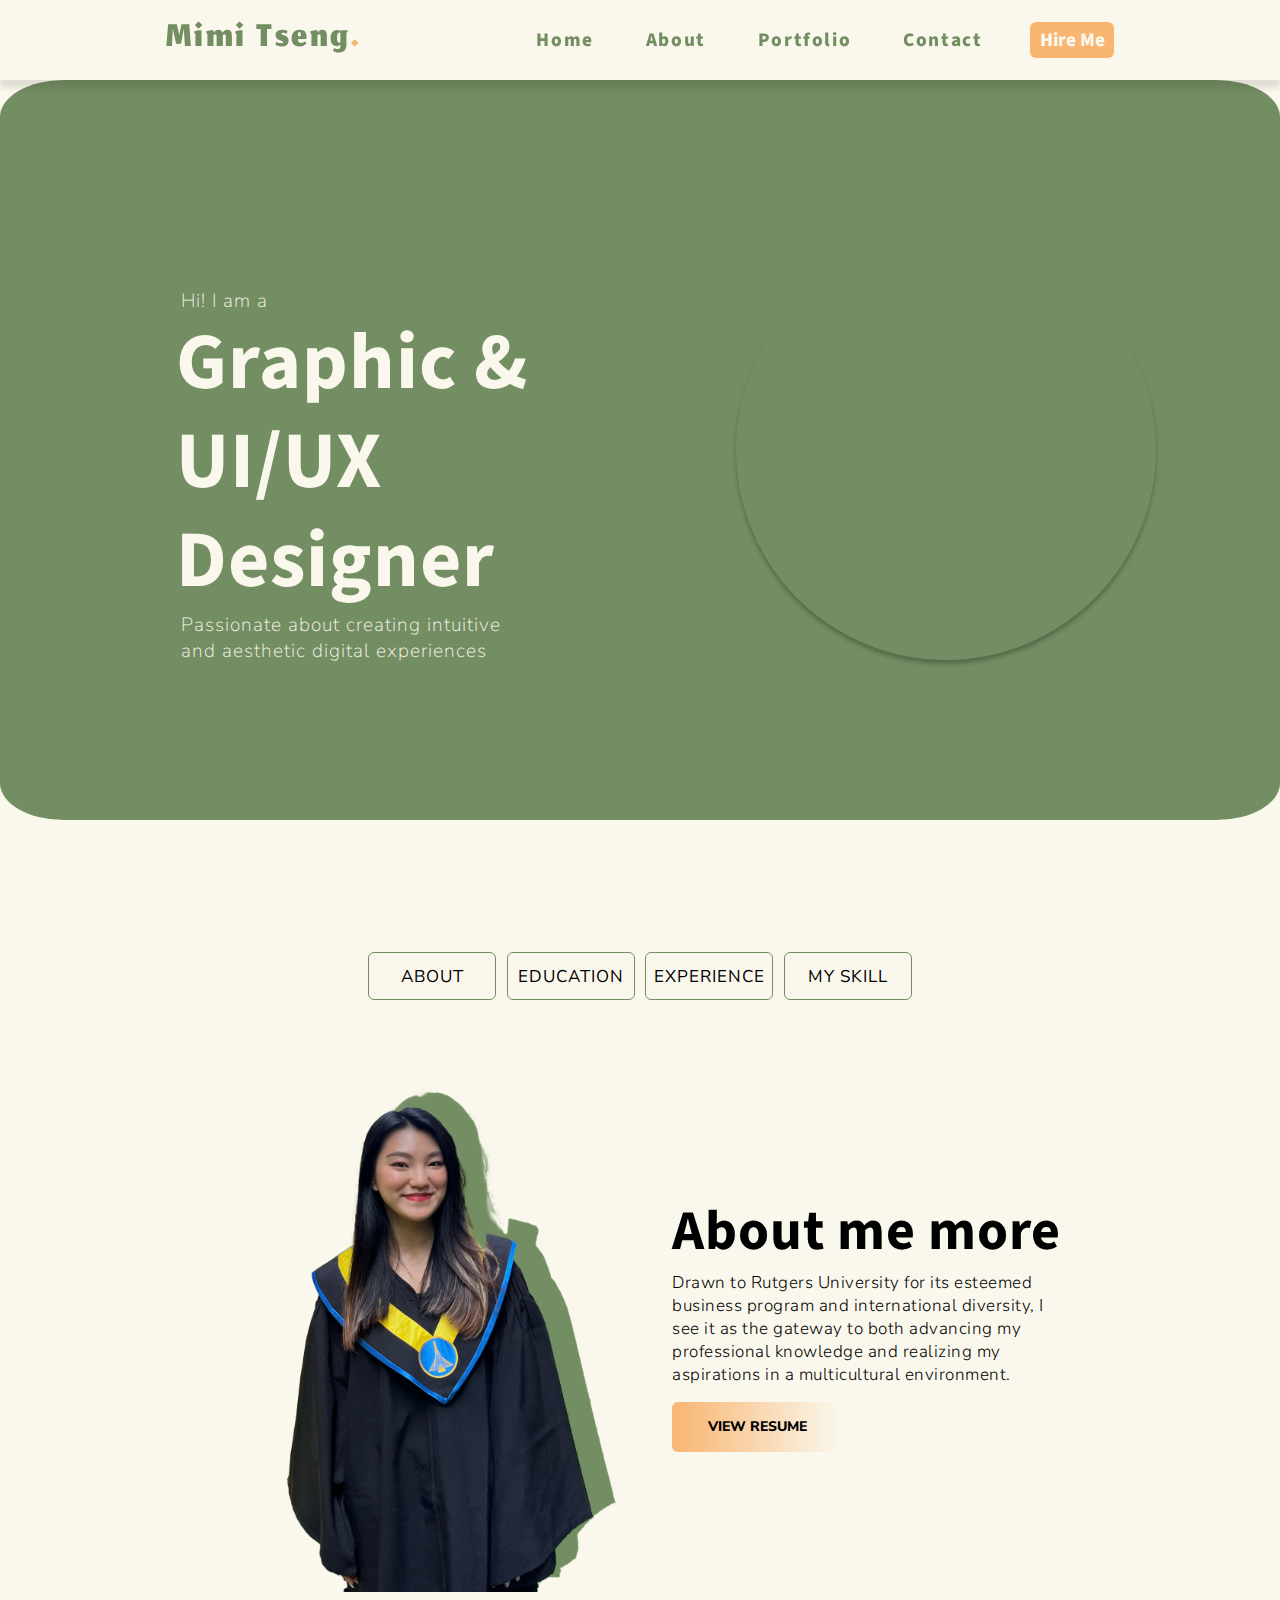
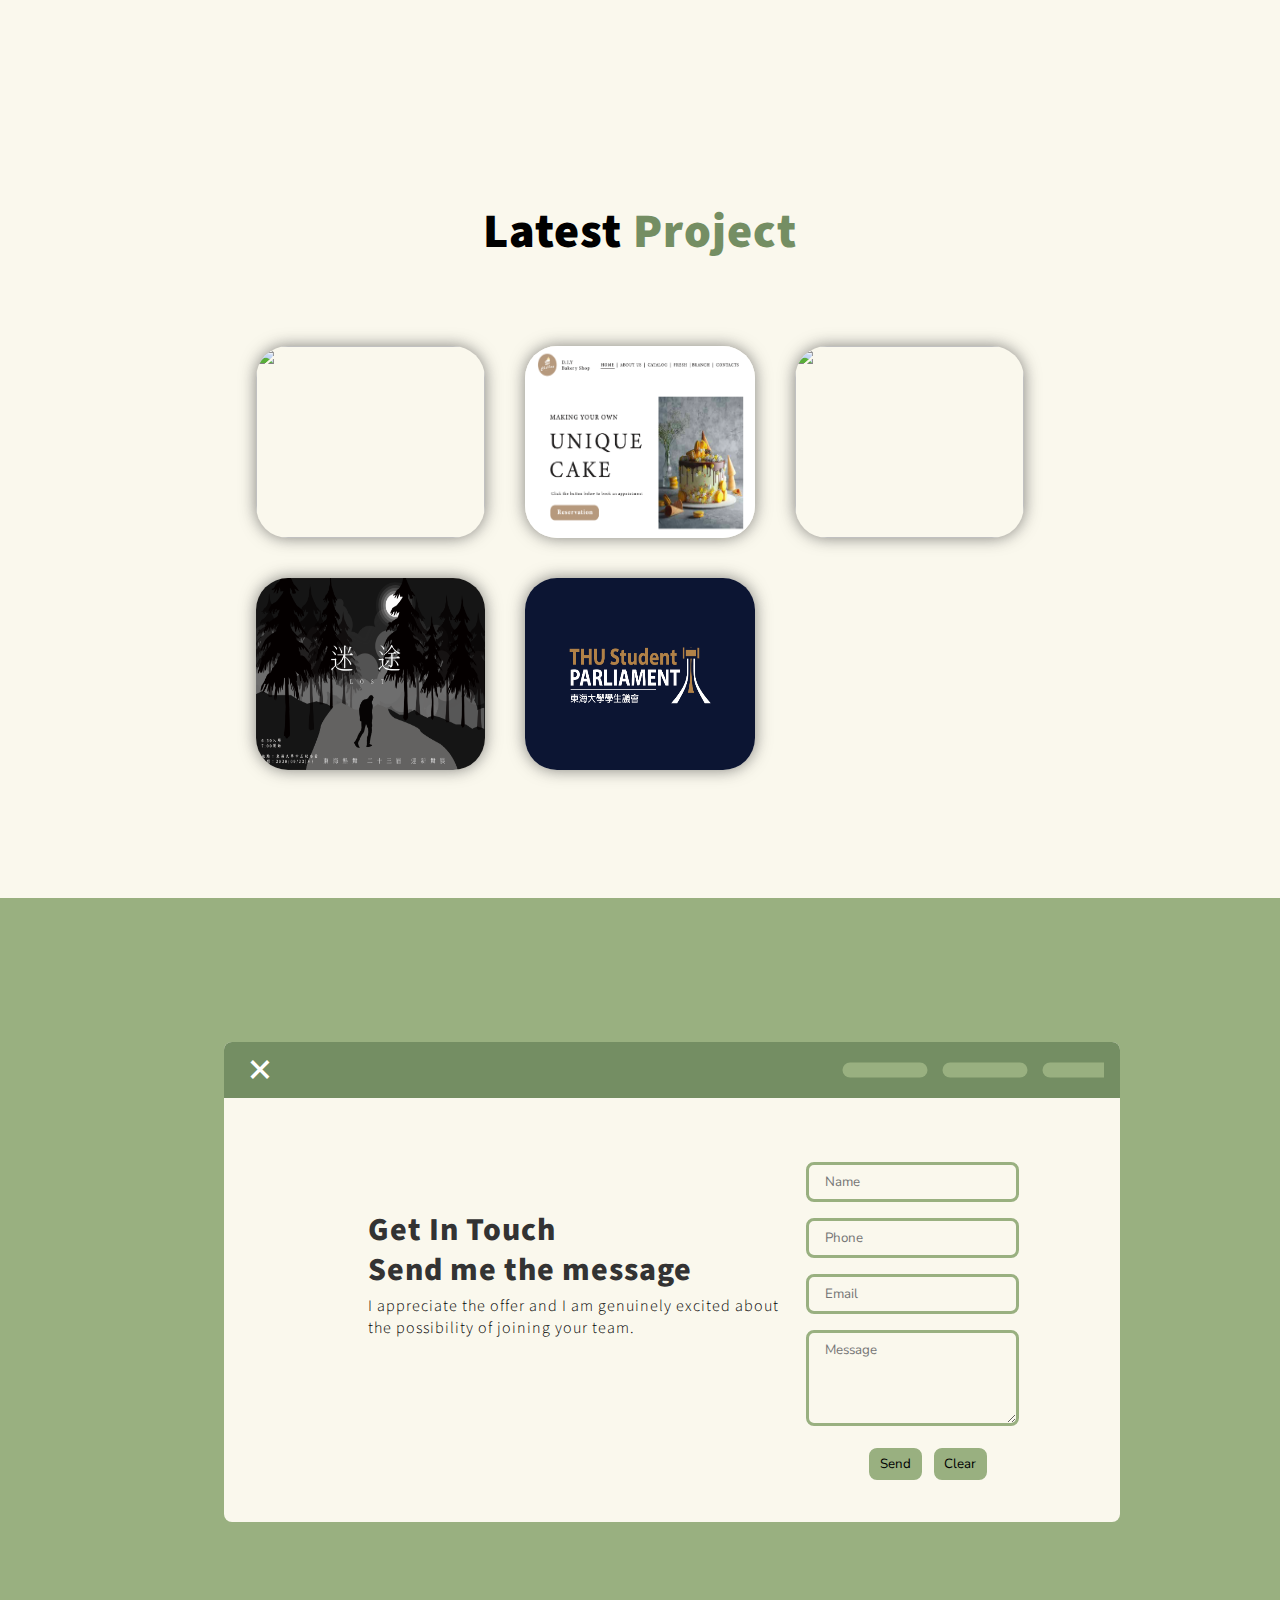
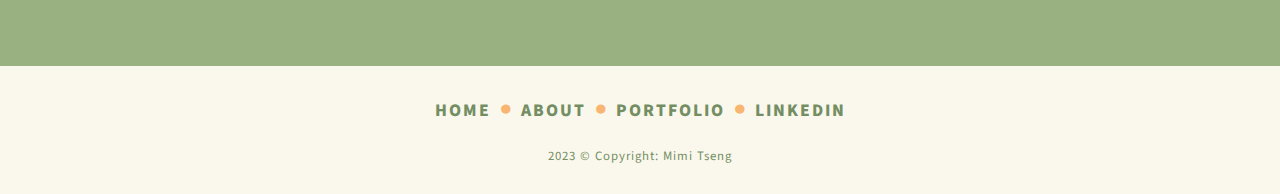
==== index.html @ 651d9305 "Update index.html" ====
<!DOCTYPE html>
<html lang="en">
<head>
    <meta charset="UTF-8" />
    <meta http-equiv="X-UA-Compatible" content="IE=edge">
    <meta name="viewport" content="width=device-width,initial-scale=1.0">
    <title>Mimi Tseng Portfolio</title>
    <style>@import url(css/portfolio.css);</style>
    <link href='https://unpkg.com/boxicons@2.1.4/css/boxicons.min.css' rel='stylesheet'>
</head>
<body>

    <!--Header Start-->
    <header>
        <a href="#" class="logo" >Mimi Tseng<span>.</span></a>
        <nav>
            <a href="#">Home</a>
            <a href="#about">About</a>
            <a href="#portfolio">Portfolio</a>
            <a href="#contact">Contact</a> 
        </nav>
       <a class="btn" href="mailto:mimitseng1201@gmail.com"><button type="home_btn">Hire Me</button></a>
    </header>
    <!--Header End-->

    <!--Home Start-->
    <section class="home">
        <div class="title">
            <p>Hi! I am a </p>
            <h1>Graphic & <br>UI/UX Designer</h1>
            <p>Passionate about creating intuitive and aesthetic digital experiences</p>
        </div>
        <div class="pic">
             <img alt="Profile Photo" src="Image/me.JPG">
        </div>
    </section>
    <!--Home End-->

    <!--About Start-->
    <section class="about" id="about">
        <div class="btn_container">
            <button onclick="showDiv('a')" class="about_btn" id="btn1">About</button>
            <button onclick="showDiv('b')" class="about_btn" id="btn2">Education</button>
            <button onclick="showDiv('c')" class="about_btn" id="btn3">Experience</button>
            <button onclick="showDiv('d')" class="about_btn" id="btn4">My Skill</button>
        </div>
        <div class="About_container">
            <!-----------------About------------------------> 
            <div class="content_container_flex" id="a">
                <div class="about_container_left">
                    <img alt="Self Picture" src="Image/IMG_58152.png">
                </div>
                <div class="about_container_right">
                    <h2>About me more</h2>
                    <p>Drawn to Rutgers University for its esteemed business 
                    program and international diversity, I see it as the 
                    gateway to both advancing my professional knowledge 
                    and realizing my aspirations in a multicultural
                    environment.</p>
                    <div class="button_cont" style="align-self:center;"><a class="example_f" href="file/Resume.pdf" download="MimiTseng_Reseme" target="_blank" rel="nofollow"><span>View Resume</a></div>
                </div>

            </div>
            <!-----------------Education------------------------>
            <div class="content_container_flex" id="b">
                <div class="education_container" >
                    <div class="uni_logo"><img alt="Rutgers_logo" src="Image/Rutgers_logo.png"></div>
                    <div class="education_school">
                        <h3>Rutgers Business School</h3>
                        <p>Bachelor of Science Management Information System and
                        Supply Chain Management Concentration
                        <br>
                        <br>GPA: 3.767
                        <br>Honor: Dean List</p>
                    </div>
                    <div class="education_year" id="ru">
                        <p>Sep 2021 - May2024 &nbsp; &nbsp;NJ, USA</p>
                    </div>

                </div>
                <div class="line"></div>
                <div class="education_container">
                    <div class="uni_logo"><img alt="Tunghai_logo" src="Image/Tunghai_logo.png"></div>
                    <div class="education_school">
                        <h3>Tunghai University</h3>
                        <p>Bachelor of Science Information Management
                        <br>
                        <br>
                        <br>
                        <br>GPA: 3.6 </p>
                    </div>
                    <div class="education_year" id="thu">
                        <p>Sep 2019 - June 2021&nbsp; &nbsp;Taichung, Taiwan</p>
                    </div>
                </div>
            </div>
            <!-----------------Experience------------------------>
            <div class="content_container_flex" id="c">
                <div class="experience_name" id="exp1">
                    <div class="work_title">
                        <h3>Art Chair/News Member</h3>
                        <p>May2020-May2021</p>
                    </div>
                    <div class="work_title">
                        <h3>Video Editor</h3>
                        <p>March2020-May2021</p>
                    </div>
                    <div class="work_title">
                        <h3>Treasurer</h3>
                        <p>May2023-Present</p>
                    </div>
                </div>
                <div class="experience_name" id="exp2">
                    <div class="work_title">
                        <svg viewBox="0 0 110 570">
                            <circle cx="55" cy="55" r="50" class="dashed"/>
                            <circle cx="55" cy="55" r="35" stroke="transparent" stroke-width="2" fill="#F9B572"/>
                            <line x1="55" y1="110" x2="55" y2="700" class="dashed"></line>
                        </svg>
                    </div>
                    <div class="work_title">
                        <svg viewBox="0 0 110 570">
                            <circle cx="55" cy="55" r="50" class="dashed"/>
                            <circle cx="55" cy="55" r="35" stroke="transparent" stroke-width="2" fill="#F9B572"/>
                            <line x1="55" y1="110" x2="55" y2="700" class="dashed"></line>
                        </svg>
                    </div>
                    <div class="work_title">
                        <svg viewBox="0 0 110 570">
                            <circle cx="55" cy="55" r="50" class="dashed"/>
                            <circle cx="55" cy="55" r="35" stroke="transparent" stroke-width="2" fill="#F9B572"/>
                            <line x1="55" y1="110" x2="55" y2="700" class="dashed"></line>
                        </svg>
                    </div>
                </div>
                <div class="experience_name" id="exp3">
                    <div class="work_title">
                        <h3>Inroduction</h3>
                        <p>• Managed two days of Orientation for Freshmen to participate and was responsible for making all necessary props
                        <br/>• Designed stage background and entrance tickets for a Christmas party launched by seven departments from the business school
                        <br/>• Headed design position in department of news, including design posters, name cards
                        <br/>• Set up and tested audio equipment
                        </p>
                    </div>
                    <div class="work_title">
                        <h3>Inroduction</h3>
                        <p>Make a promotional video for a school event: 
                        <br/>• Responsible for video editing, making the video more lively by adding sound effects, animations, and font changes
                        <br/>• Edited videos with Adobe Premiere to disseminate business school activities
                        </p>
                    </div>
                    <div class="work_title">
                        <h3>Inroduction</h3>
                        <p>• Supervise accurate and detailed financial records of all monetary transactions for 3+ activities
                        <br/>• Act as primary contact with two financial institutions, Rutgers and TECO where association holds accounts
                        </p>
                    </div>
                </div>
            </div>
            <!-----------------My Skill------------------------>
            <div class="content_container_flex" id="d">
                <div style="display: grid;">
                    <h4>My Skill</h4>
                    <div class="skill_container">
                        <h5>HTML</h5>
                        <div class="progress-bar"><span style="--width: 85"></span></div>
                    </div>
                    <div class="skill_container">
                        <h5>CSS</h5>
                        <div class="progress-bar"><span style="--width: 80"></span></div>
                    </div>
                    <div class="skill_container">
                        <h5>SQL</h5>
                        <div class="progress-bar"><span style="--width: 65"></span></div>
                    </div>
                    <div class="skill_container">
                        <h5>Microsoft Office</h5>
                        <div class="progress-bar"><span style="--width: 85"></span></div>
                    </div>
                    <div class="skill_container">
                        <h5>Python</h5>
                        <div class="progress-bar"><span style="--width: 55"></span></div>
                    </div>
                    <div class="skill_container">
                        <h5>Adobe illustrator/Photoshop/Premier</h5>
                        <div class="progress-bar"><span style="--width: 80"></span></div>
                    </div>
                    <div class="skill_container">
                        <h5>Graphic</h5>
                        <div class="progress-bar"><span style="--width: 90"></span></div>
                    </div>
                </div>
            </div>
        </div>
        <script>
         // Function to hide all divs except the one with id 'a'
        function hideAllDivsExceptA() {
        var divs = document.querySelectorAll('.content_container_flex');
        divs.forEach(function (div) {
            if (div.id !== 'a') {
                div.style.display = 'none';
            } else {
                div.style.display = 'inline-flex';
            }
        });
        }

        // Hide all divs except 'a' when the page is loaded
        document.addEventListener("DOMContentLoaded", function () {
        hideAllDivsExceptA();
         });

        function showDiv(divId) {
          // Hide all divs
          hideAllDivs();
    
          var selectedDiv = document.getElementById(divId);
          if (selectedDiv) {
          selectedDiv.style.display = "inline-flex";
         } else if (selectedDiv = document.getElementById(b)){
            div.style.display = 'inline-block';
         }
            // Explicitly set the display property of 'b' to "inline-block"
          
        }
    
        function hideAllDivs() {
          // Get all div elements and hide them
          var divs = document.querySelectorAll('.content_container_flex');
          divs.forEach(function(div) {
            div.style.display = 'none';
          });
        }
        </script>  
    </section>
    <!--About End-->

    <!--Portfolio Start-->
    <section class="portfolio" id="portfolio">
        <h2>Latest <span>Project</span></h2>

        <div class="portfolio-container">

            <div class="portfolio-box">
                <img src="Image/TechRetail.png">
                <div class="portfolio-layer">
                    <h4>Web Design</h4>
                    <p>Create a website for a technology retail company.</p>
                    <a href="Tech Retail/homepage.htm" target="_blank"><i class='bx bx-link-external'></i></a>
                </div>
            </div>

            <div class="portfolio-box">
                <img src="Image/Bakery.png">
                <div class="portfolio-layer">
                    <h4>Web Design</h4>
                    <p>Create a user interface design for a bakery shop's website.</p>
                    <a href="Bakery.html"><i class='bx bx-link-external'></i></a>
                </div>
            </div>

            <div class="portfolio-box">
                <img src="Image/thdcbook.png">
                <div class="portfolio-layer">
                    <h4>Graphic Design</h4>
                    <p>Design a playbill program for THU Dancing Club</p>
                    <a href="#"><i class='bx bx-link-external'></i></a>
                </div>
            </div>

            <div class="portfolio-box">
                <img src="Image/Thdc.png">
                <div class="portfolio-layer">
                    <h4>Poster Design</h4>
                    <p>Design a poster for THU Dancing Club</p>
                    <a href="#"><i class='bx bx-link-external'></i></a>
                </div>
            </div>

            <div class="portfolio-box">
                <img src="Image/parliament logo.png">
                <div class="portfolio-layer">
                    <h4>Logo Design</h4>
                    <p>Design a new logo for THU Parliament</p>
                    <a href="#"><i class='bx bx-link-external'></i></a>
                </div>
            </div>

        </div>

    </section>
    <!--Project End-->

    <!--Contact Start-->
    <section class="contact" id="contact">
        <div class="contact-container">
            <div class="contact-bar">
                <i class='bx bx-x' style='color:#ffffff;font-size: 2.5rem;' ></i>
                <svg height="2.5em" width="100%">
                    <line x1="570" y1="20" x2="640" y2="20"></line>
                    <line x1="670" y1="20" x2="740" y2="20"></line>
                    <line x1="770" y1="20" x2="870" y2="20"></line>
                </svg>
            </div>
            <div class="contact-info-container">
                <div class="contact-info" id="contact-left">
                    <h2>Get In Touch</h2>
                    <h2>Send me the message</h2>
                    <p>I appreciate the offer and I am genuinely excited about
                    <br/>the possibility of joining your team.</p>
                </div>
                <div class="contact-info" id="contact-right">
                    <form action="mailto:mimitseng1201@gmail.com" method="post">
                            <input type="text" name="name" placeholder="Name" title="Enter your Name" required>
                            <input type="tel" name="phone" placeholder="Phone" title="Enter your Phone Number" required>
                            <input type="email" name="email" placeholder="Email" title="Enter your Email" required>
                            <textarea type="text" name="message" placeholder="Message" title="Enter Message" required></textarea>
                            <input type="submit" name ="submit" value="Send" class="sendButton" id="send"> &nbsp; <input type="reset" name="reset" value="Clear" class="sendButton" id="clear">
                    </form>
                </div>
            </div>
        </div>
    </section>
    <!--Contact End-->

    <!--Footer Start-->
    <footer class="footer">
        <div class="footer-container">
            <a href="#">HOME</a><span>&#8226;</span><a href="#about">ABOUT</a><span>&#8226;</span><a href="#portfolio">PORTFOLIO</a><span>&#8226;</span><a href="https://www.linkedin.com/in/iamyuchun/">LINKEDIN</a> 
            <br/><br/><p>2023 &copy; Copyright: Mimi Tseng</p>
        </div>
    </footer>
    <!--Footer End-->

</body>
</html>
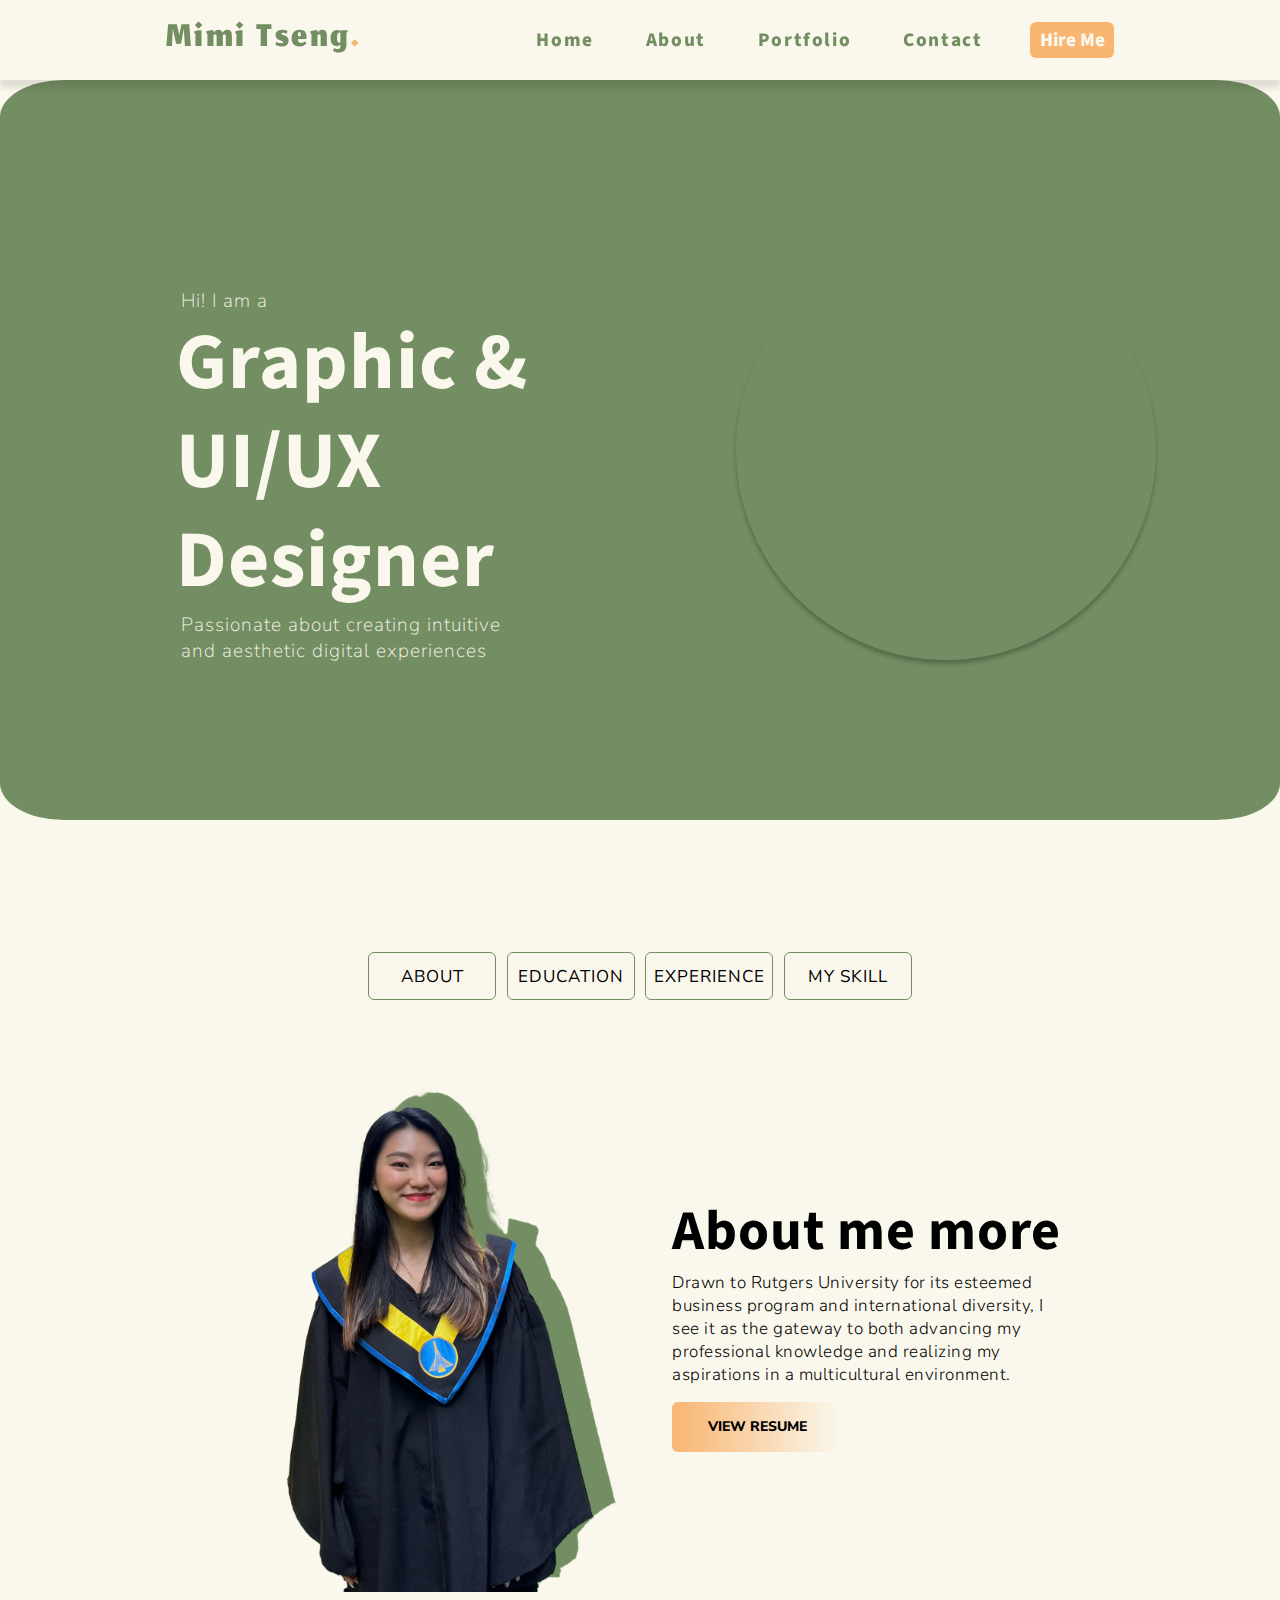
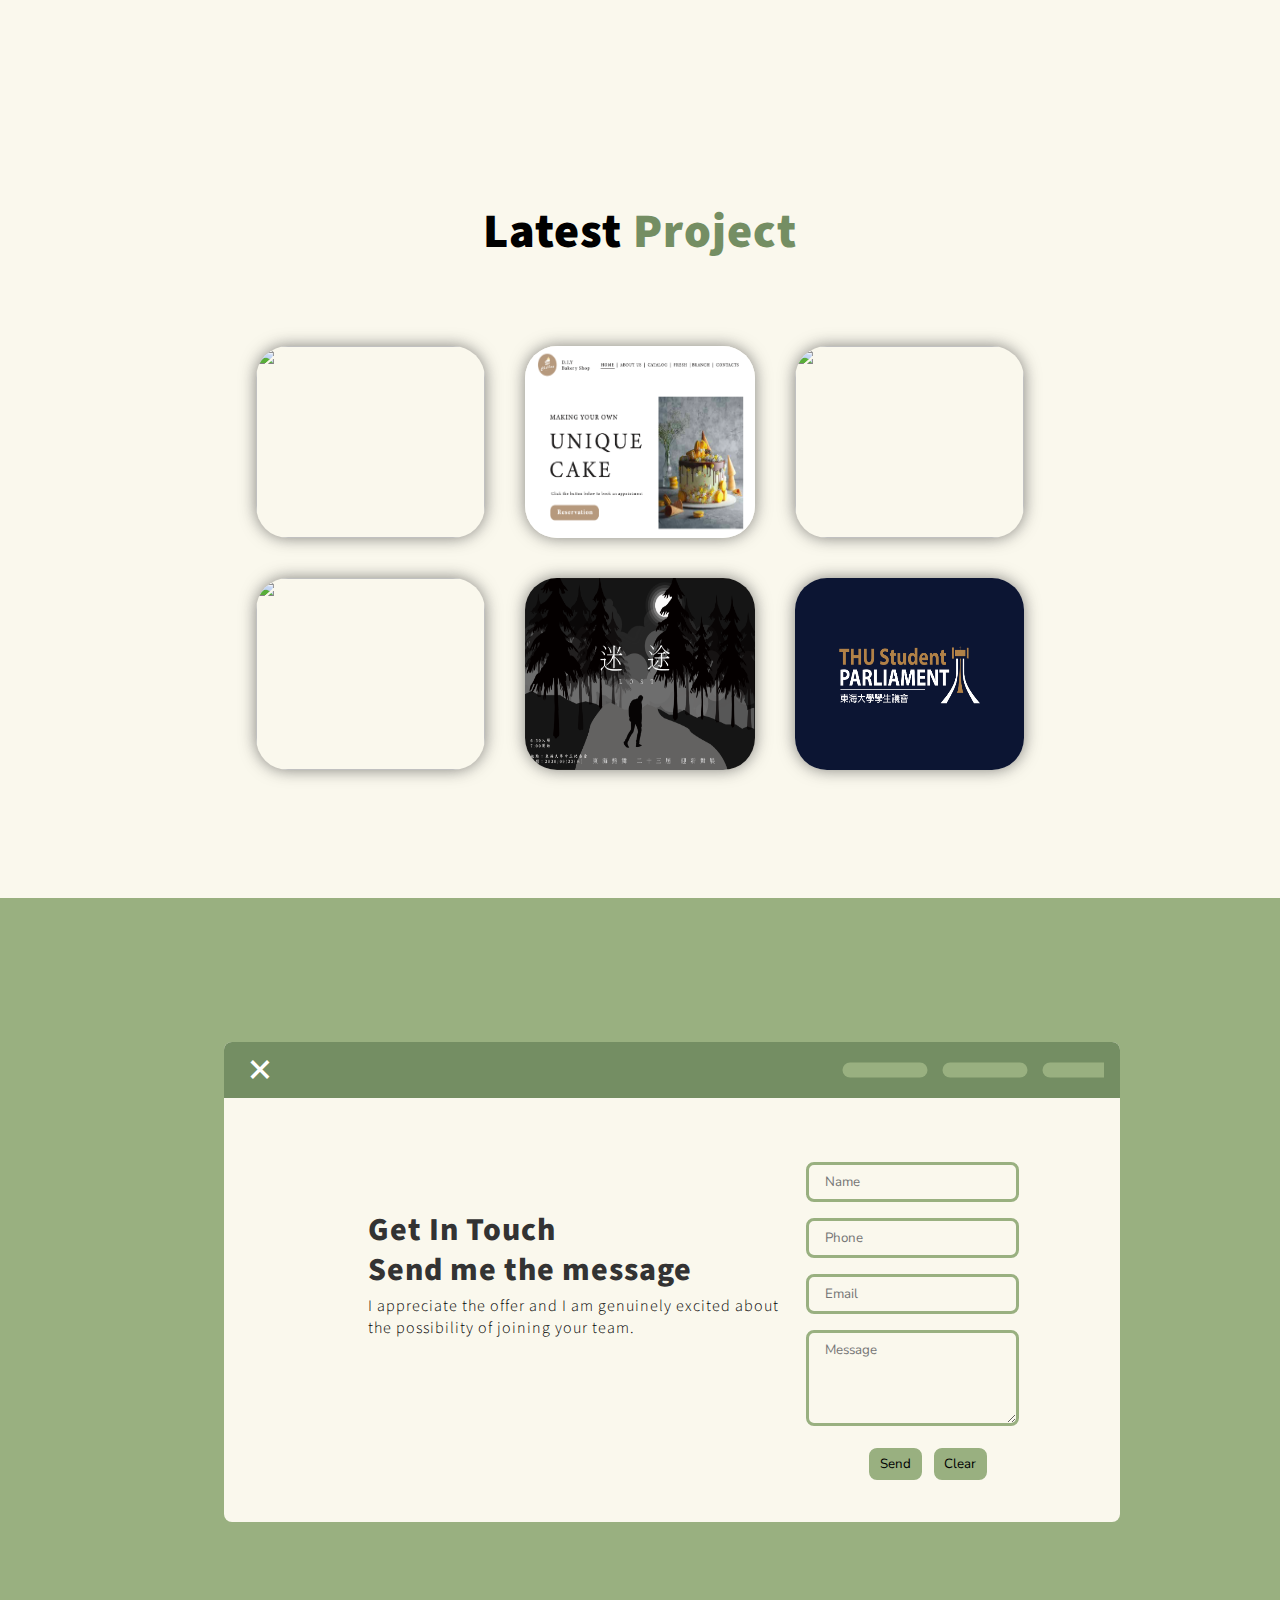
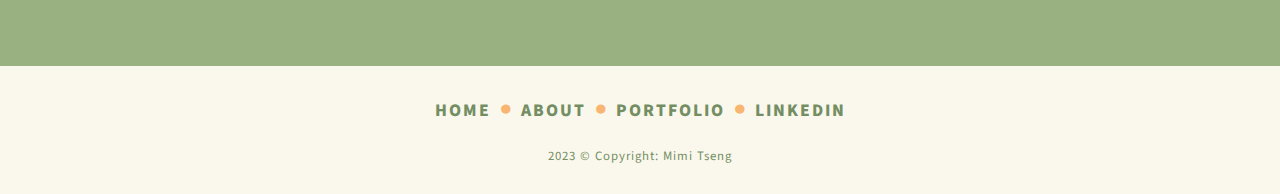
==== commit 99f195c3: "Update index.html" ====
--- a/index.html
+++ b/index.html
@@ -19,7 +19,7 @@
             <a href="#portfolio">Portfolio</a>
             <a href="#contact">Contact</a> 
         </nav>
-       <a class="btn" href="mailto:mimitseng1201@gmail.com"><button type="home_btn">Hire Me</button></a>
+       <a class="btn" href="mailto:mimitseng1201@gmail.com" target="_blank"><button type="home_btn">Hire Me</button></a>
     </header>
     <!--Header End-->
 
@@ -57,7 +57,7 @@
                     gateway to both advancing my professional knowledge 
                     and realizing my aspirations in a multicultural
                     environment.</p>
-                    <div class="button_cont" style="align-self:center;"><a class="example_f" href="file/Resume.pdf" download="MimiTseng_Reseme" target="_blank" rel="nofollow"><span>View Resume</a></div>
+                    <div class="button_cont" style="align-self:center;"><a class="example_f" href="file/YUCHUN TSENG - RESUME.pdf" download="MimiTseng_Reseme" target="_blank" rel="nofollow"><span>View Resume</a></div>
                 </div>
 
             </div>
@@ -188,6 +188,10 @@
                     <div class="skill_container">
                         <h5>Graphic</h5>
                         <div class="progress-bar"><span style="--width: 90"></span></div>
+                    </div>
+                    <div class="skill_container">
+                        <h5>Tableau</h5>
+                        <div class="progress-bar"><span style="--width: 75"></span></div>
                     </div>
                 </div>
             </div>
@@ -260,6 +264,15 @@
             </div>
 
             <div class="portfolio-box">
+                <img src="Image/Survey.png">
+                <div class="portfolio-layer">
+                    <h4>Web Design</h4>
+                    <p>Design a Survey Form</p>
+                    <a href="Survey Form/survey form.html"><i class='bx bx-link-external'></i></a>
+                </div>
+            </div>
+            
+            <div class="portfolio-box">
                 <img src="Image/thdcbook.png">
                 <div class="portfolio-layer">
                     <h4>Graphic Design</h4>
@@ -326,7 +339,7 @@
     <!--Footer Start-->
     <footer class="footer">
         <div class="footer-container">
-            <a href="#">HOME</a><span>&#8226;</span><a href="#about">ABOUT</a><span>&#8226;</span><a href="#portfolio">PORTFOLIO</a><span>&#8226;</span><a href="https://www.linkedin.com/in/iamyuchun/">LINKEDIN</a> 
+            <a href="#">HOME</a><span>&#8226;</span><a href="#about">ABOUT</a><span>&#8226;</span><a href="#portfolio">PORTFOLIO</a><span>&#8226;</span><a href="https://www.linkedin.com/in/iamyuchun/" target="_blank">LINKEDIN</a> 
             <br/><br/><p>2023 &copy; Copyright: Mimi Tseng</p>
         </div>
     </footer>
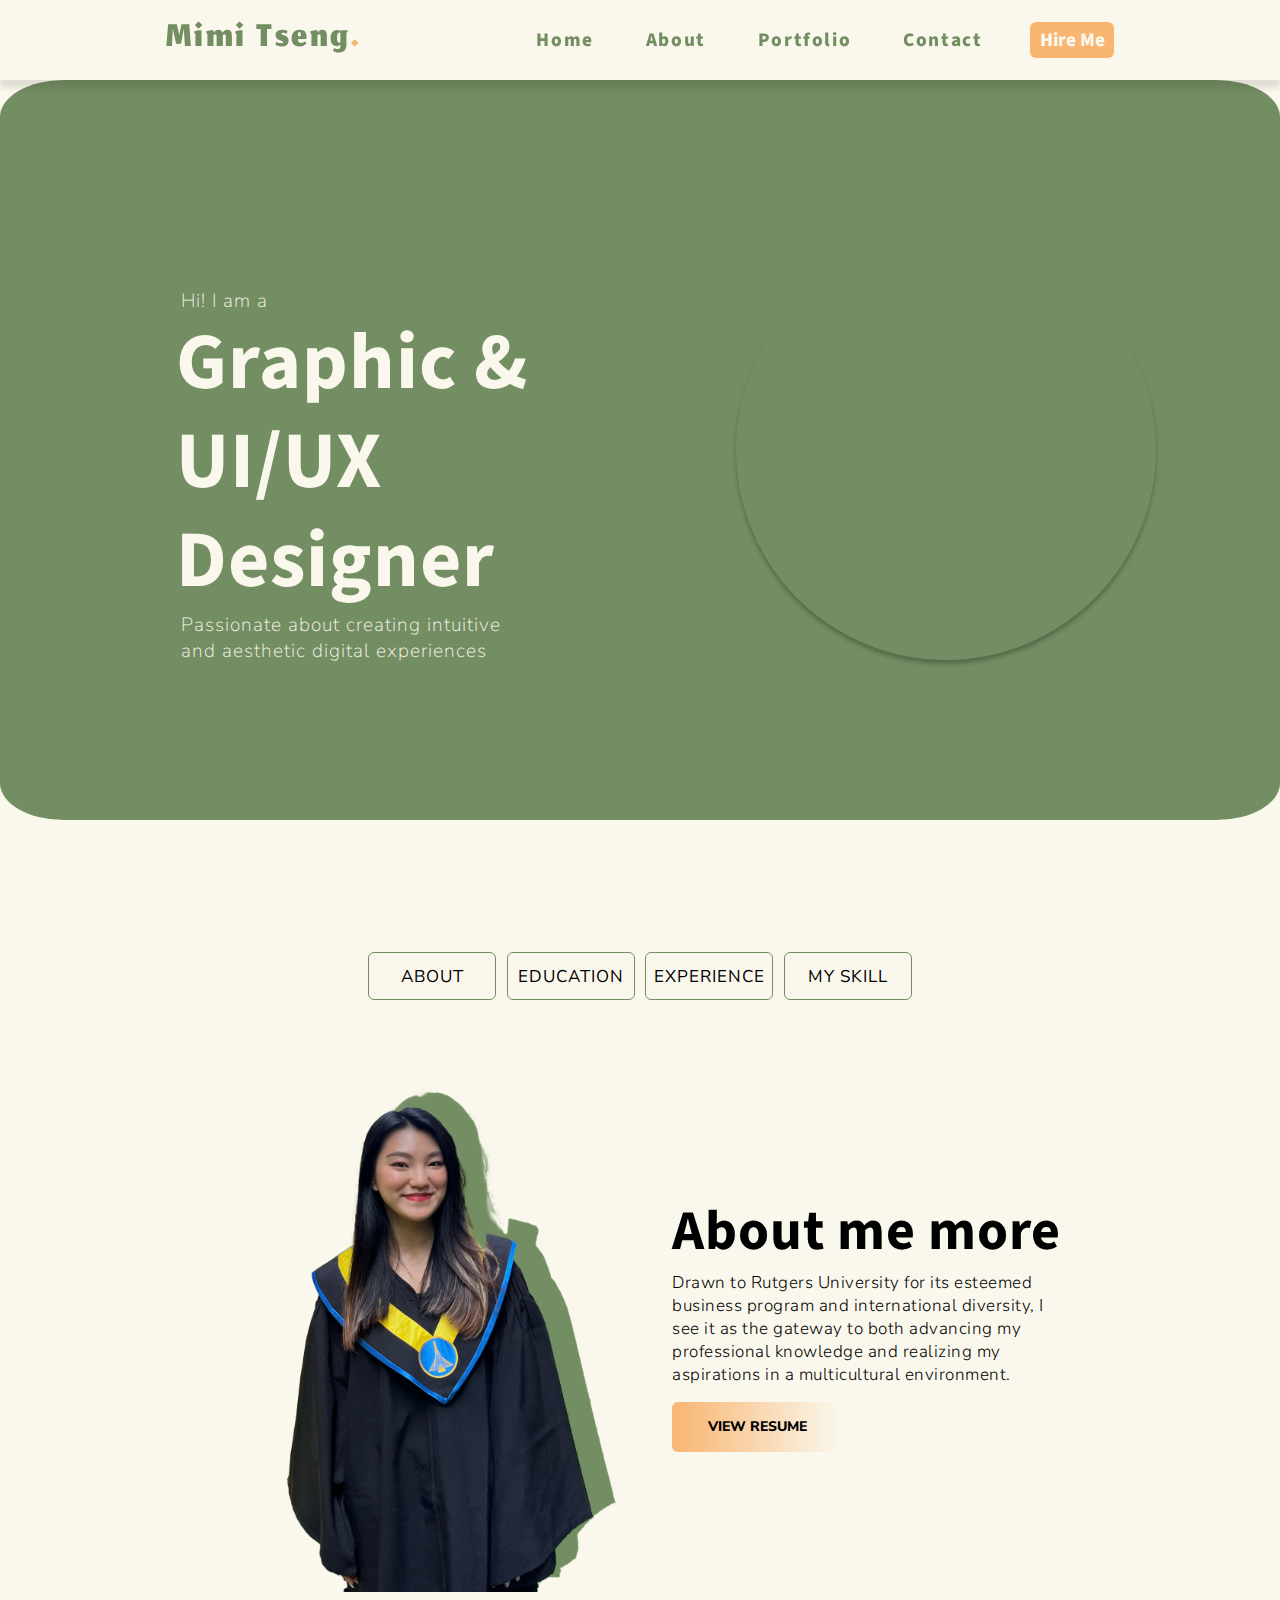
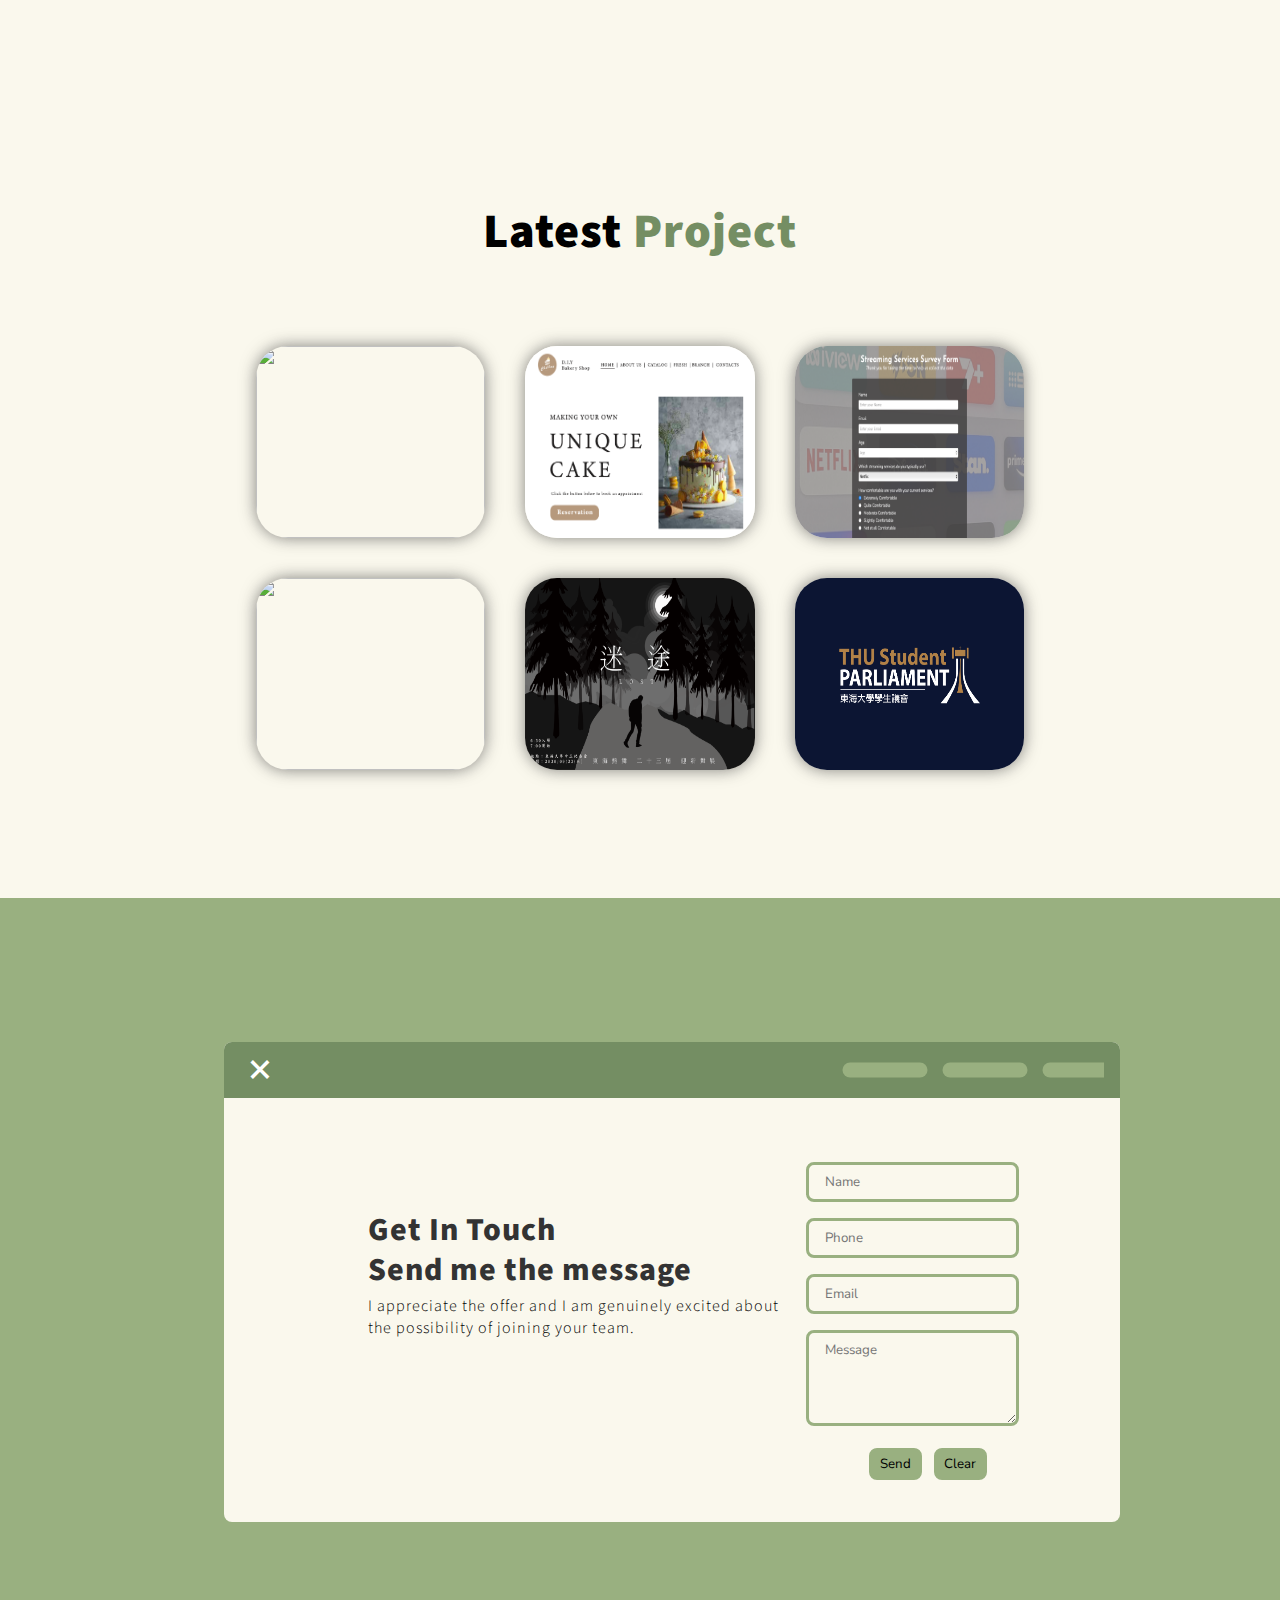
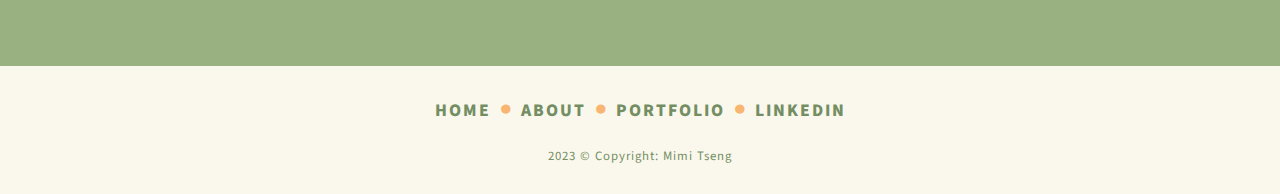
==== commit c50b320b: "Update index.html" ====
--- a/index.html
+++ b/index.html
@@ -57,7 +57,7 @@
                     gateway to both advancing my professional knowledge 
                     and realizing my aspirations in a multicultural
                     environment.</p>
-                    <div class="button_cont" style="align-self:center;"><a class="example_f" href="file/YUCHUN TSENG - RESUME.pdf" download="MimiTseng_Reseme" target="_blank" rel="nofollow"><span>View Resume</a></div>
+                    <div class="button_cont" style="align-self:center;"><a class="example_f" href="file/YUCHUN TSENG - RESUME.pdf" download="MimiTseng_Resume" target="_blank" rel="nofollow"><span>View Resume</a></div>
                 </div>
 
             </div>
